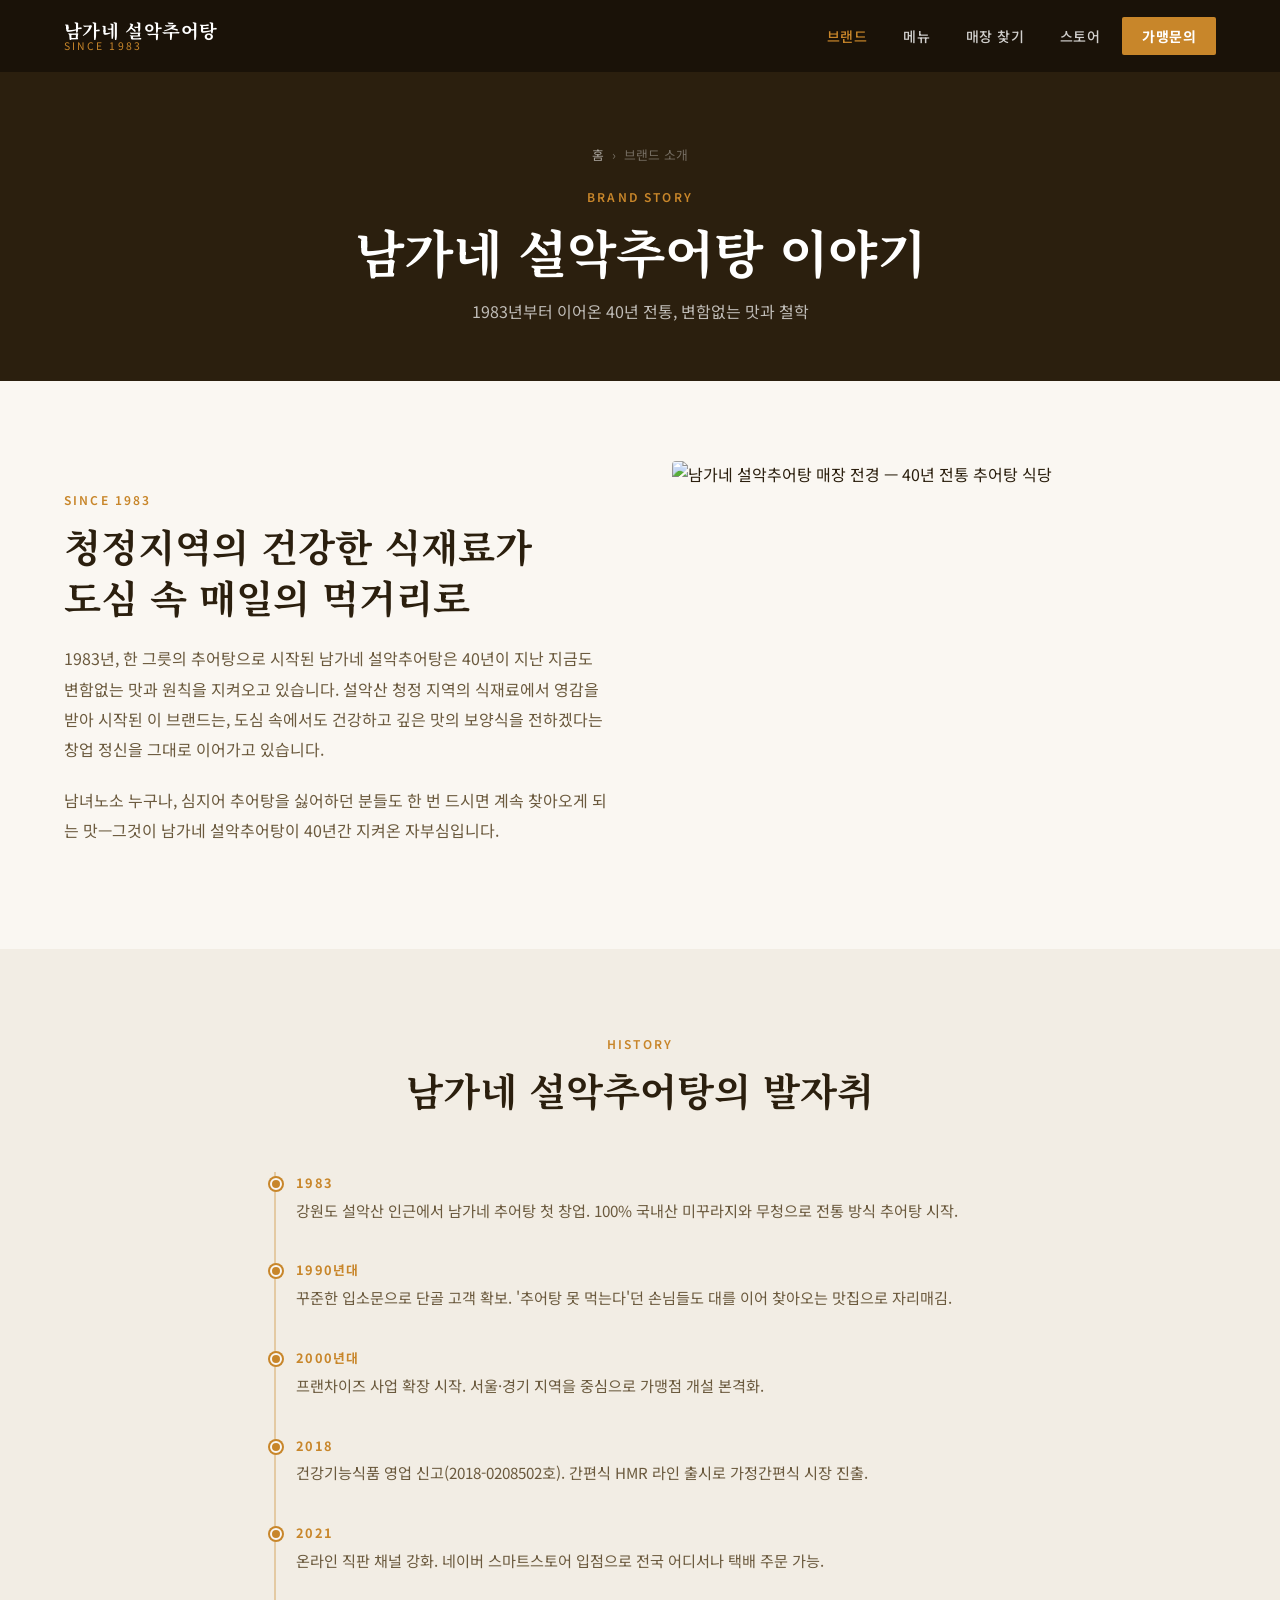
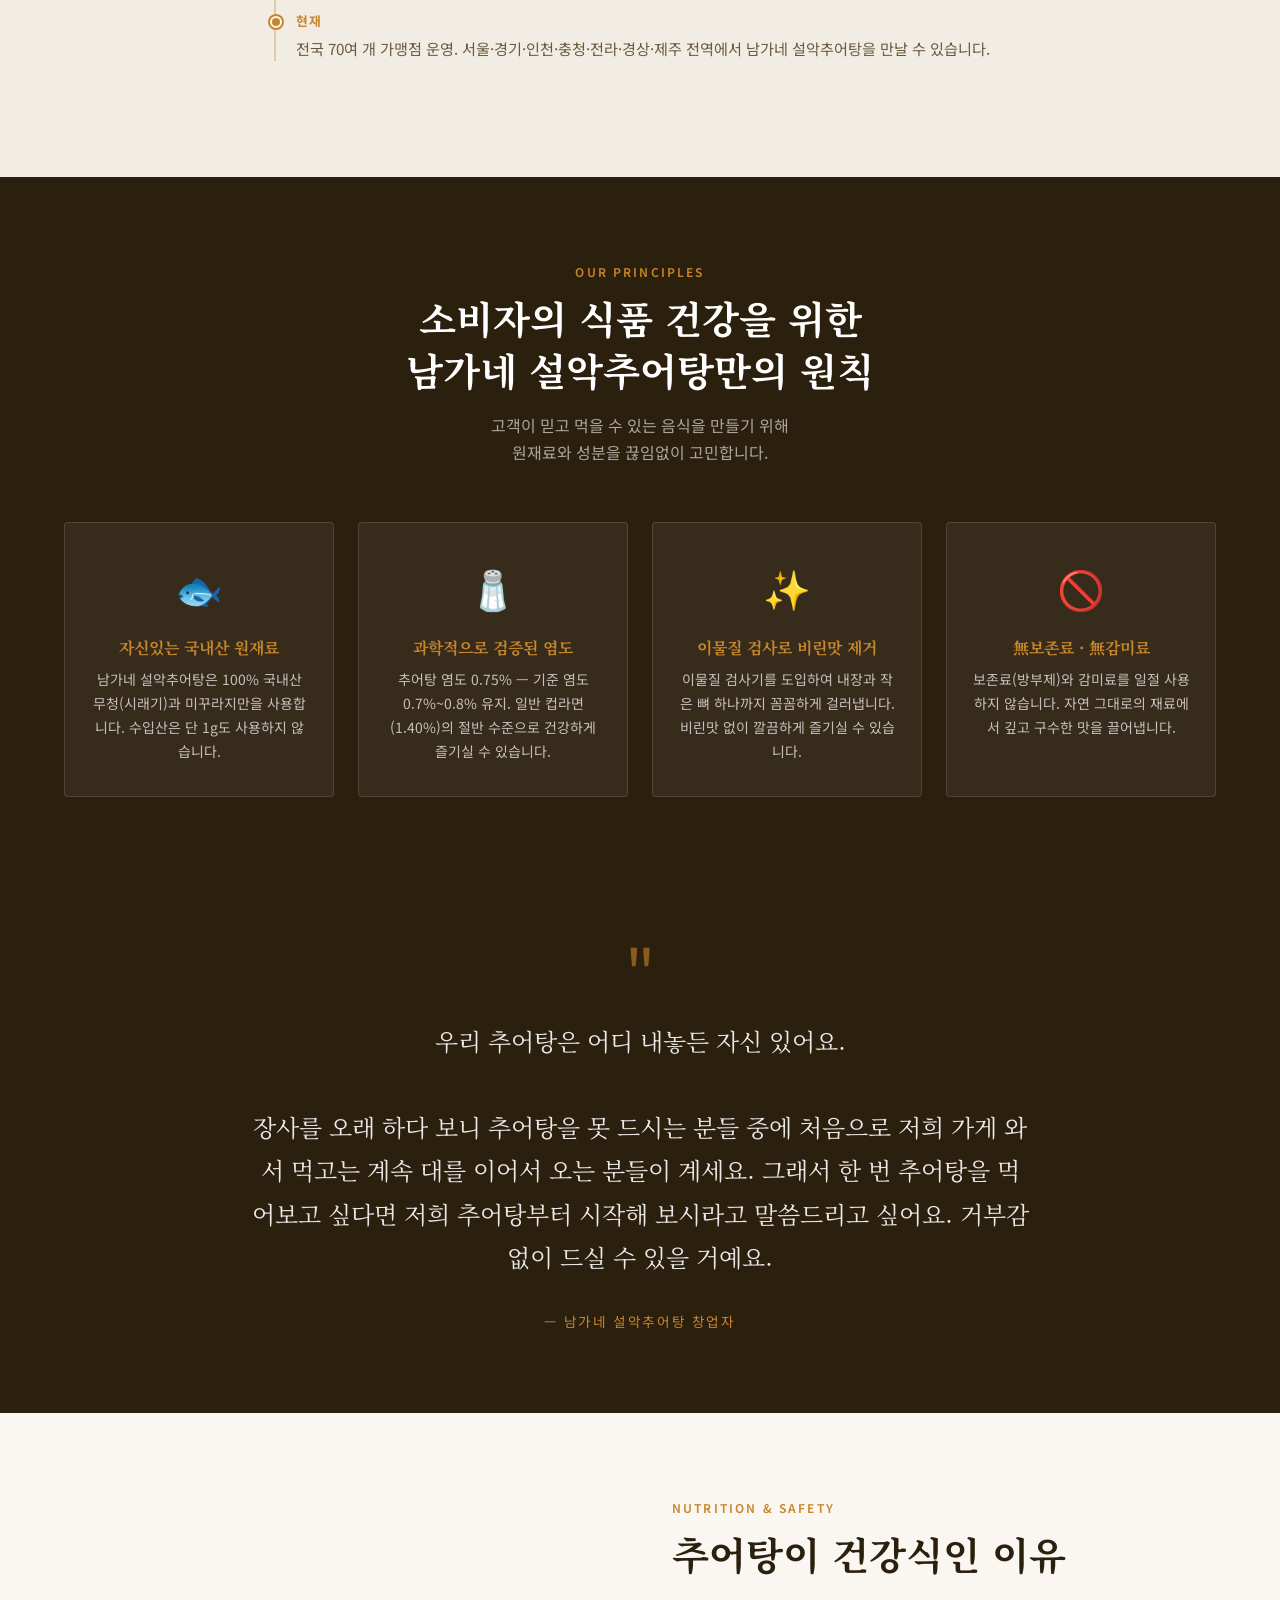
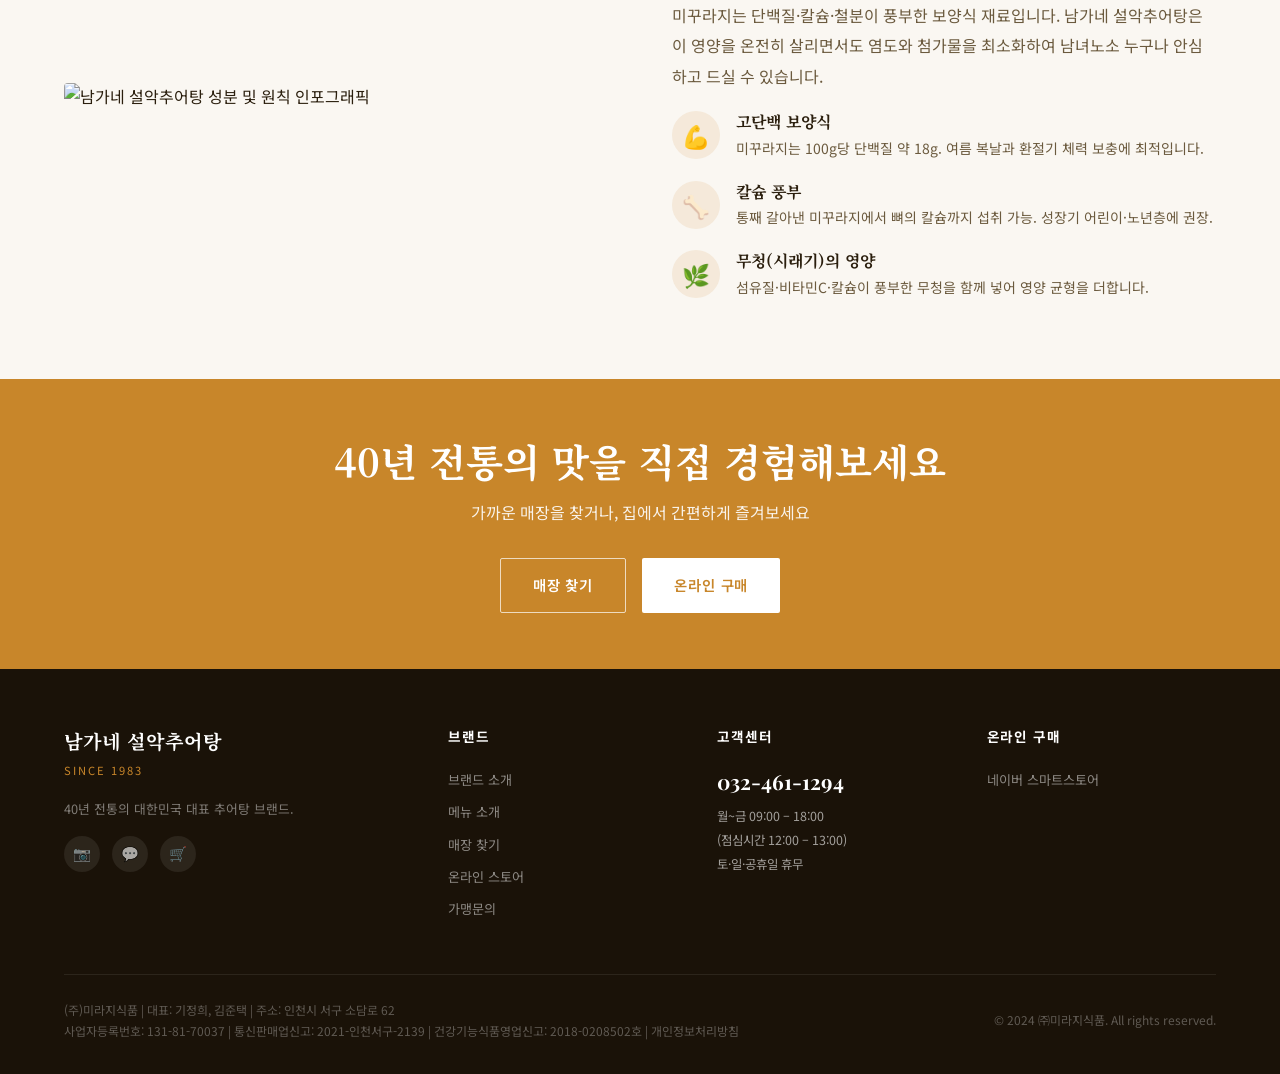
==== about.html @ 0f3bd4b6 "Add files via upload" ====
<!DOCTYPE html>
<html lang="ko">
<head>
  <meta charset="UTF-8">
  <meta name="viewport" content="width=device-width, initial-scale=1.0">
  <title>브랜드 소개 — 남가네 설악추어탕 SINCE 1983</title>
  <meta name="description" content="1983년 창업, 40년 전통의 남가네 설악추어탕 브랜드 스토리. 100% 국내산 미꾸라지·무청, 무보존료, 염도 0.75%의 건강한 추어탕 철학.">
  <meta name="keywords" content="남가네 설악추어탕 브랜드, 추어탕 역사, 1983년 추어탕, 국내산 미꾸라지, 무보존료 추어탕, 남가네 창업 스토리">
  <meta name="robots" content="index, follow">
  <link rel="canonical" href="https://www.namgane.com/about.html">
  <meta property="og:type" content="article">
  <meta property="og:url" content="https://www.namgane.com/about.html">
  <meta property="og:title" content="브랜드 소개 — 남가네 설악추어탕 SINCE 1983">
  <meta property="og:description" content="1983년 창업, 40년 전통의 남가네 설악추어탕 브랜드 스토리. 100% 국내산 미꾸라지·무청, 무보존료.">
  <meta property="og:image" content="https://cdn.imweb.me/upload/S20241025a512324f0fa65/9483e4d1bb807.png">
  <meta property="og:locale" content="ko_KR">
  <meta property="og:site_name" content="남가네 설악추어탕">
  <meta name="twitter:card" content="summary_large_image">
  <meta name="google-site-verification" content="q4EawzZh99e0tePNNYTPnq-Qru-4uz_8T99gALZfEkM">
  <meta name="naver-site-verification" content="ffc5e122dd7aadddf23b4c97f16480dda7a53332">
  <link rel="preconnect" href="https://fonts.googleapis.com">
  <link rel="preconnect" href="https://fonts.gstatic.com" crossorigin>
  <link href="https://fonts.googleapis.com/css2?family=Noto+Sans+KR:wght@400;500;700&family=Noto+Serif+KR:wght@400;700&family=Playfair+Display:wght@400;700&display=swap" rel="stylesheet">
  <link rel="stylesheet" href="style.css">

  <script type="application/ld+json">
  {
    "@context": "https://schema.org",
    "@type": "AboutPage",
    "name": "남가네 설악추어탕 브랜드 소개",
    "url": "https://www.namgane.com/about.html",
    "description": "1983년 창업한 남가네 설악추어탕의 브랜드 역사, 철학, 원재료 원칙을 소개합니다.",
    "mainEntity": {
      "@type": "FoodEstablishment",
      "name": "남가네 설악추어탕",
      "foundingDate": "1983",
      "description": "40년 전통의 추어탕 전문 프랜차이즈. 100% 국내산 미꾸라지와 무청을 사용하며 무보존료·무감미료 원칙을 지킵니다."
    }
  }
  </script>
  <script type="application/ld+json">
  {
    "@context": "https://schema.org",
    "@type": "BreadcrumbList",
    "itemListElement": [
      { "@type": "ListItem", "position": 1, "name": "홈", "item": "https://www.namgane.com/" },
      { "@type": "ListItem", "position": 2, "name": "브랜드 소개", "item": "https://www.namgane.com/about.html" }
    ]
  }
  </script>
</head>
<body>

<nav id="site-nav" aria-label="주요 네비게이션">
  <div class="nav-inner">
    <a href="index.html" class="nav-logo" aria-label="남가네 설악추어탕 홈">
      <span class="logo-ko">남가네 설악추어탕</span>
      <span class="logo-since">Since 1983</span>
    </a>
    <ul class="nav-links" role="list">
      <li><a href="about.html" class="active">브랜드</a></li>
      <li class="has-sub">
        <a href="menu.html">메뉴</a>
        <ul class="sub-menu"><li><a href="menu.html#soup">탕 메뉴</a></li><li><a href="menu.html#side">곁들임 메뉴</a></li></ul>
      </li>
      <li><a href="place.html">매장 찾기</a></li>
      <li><a href="store.html">스토어</a></li>
      <li><a href="franchise.html" class="nav-cta">가맹문의</a></li>
    </ul>
    <button class="nav-hamburger" id="hamburger" aria-label="메뉴 열기"><span></span><span></span><span></span></button>
  </div>
</nav>
<nav class="mobile-nav" id="mobile-nav">
  <a href="about.html">브랜드</a><a href="menu.html">메뉴</a><a href="place.html">매장 찾기</a><a href="store.html">스토어</a><a href="franchise.html">가맹문의</a>
</nav>

<!-- Page Header -->
<header class="page-header">
  <div class="container">
    <nav class="breadcrumb" aria-label="현재 위치">
      <a href="index.html">홈</a><span>›</span><span>브랜드 소개</span>
    </nav>
    <span class="section-label">Brand Story</span>
    <h1>남가네 설악추어탕 이야기</h1>
    <p>1983년부터 이어온 40년 전통, 변함없는 맛과 철학</p>
  </div>
</header>

<!-- ===== STORY ===== -->
<section class="section" aria-labelledby="story-title">
  <div class="container">
    <div class="grid-2" style="gap:64px; align-items:center;">
      <div>
        <span class="section-label">Since 1983</span>
        <h2 id="story-title">청정지역의 건강한 식재료가<br>도심 속 매일의 먹거리로</h2>
        <p style="margin: 20px 0; color:var(--color-text-muted); font-size:1rem; line-height:1.9;">
          1983년, 한 그릇의 추어탕으로 시작된 남가네 설악추어탕은 40년이 지난 지금도 변함없는 맛과 원칙을 지켜오고 있습니다.
          설악산 청정 지역의 식재료에서 영감을 받아 시작된 이 브랜드는, 도심 속에서도 건강하고 깊은 맛의 보양식을 전하겠다는 창업 정신을 그대로 이어가고 있습니다.
        </p>
        <p style="color:var(--color-text-muted); font-size:1rem; line-height:1.9;">
          남녀노소 누구나, 심지어 추어탕을 싫어하던 분들도 한 번 드시면 계속 찾아오게 되는 맛—그것이 남가네 설악추어탕이 40년간 지켜온 자부심입니다.
        </p>
      </div>
      <div>
        <img src="https://cdn.imweb.me/thumbnail/20241202/8e1cb6d048c9b.jpg"
             alt="남가네 설악추어탕 매장 전경 — 40년 전통 추어탕 식당"
             loading="lazy"
             style="border-radius:4px; width:100%; aspect-ratio:4/3; object-fit:cover;">
      </div>
    </div>
  </div>
</section>

<!-- ===== TIMELINE ===== -->
<section class="section section--cream" aria-labelledby="history-title">
  <div class="container" style="max-width:800px;">
    <div class="section-title">
      <span class="section-label">History</span>
      <h2 id="history-title">남가네 설악추어탕의 발자취</h2>
    </div>
    <div class="timeline" style="margin-top:40px;">
      <div class="tl-item">
        <div class="tl-year">1983</div>
        <div class="tl-text">강원도 설악산 인근에서 남가네 추어탕 첫 창업. 100% 국내산 미꾸라지와 무청으로 전통 방식 추어탕 시작.</div>
      </div>
      <div class="tl-item">
        <div class="tl-year">1990년대</div>
        <div class="tl-text">꾸준한 입소문으로 단골 고객 확보. '추어탕 못 먹는다'던 손님들도 대를 이어 찾아오는 맛집으로 자리매김.</div>
      </div>
      <div class="tl-item">
        <div class="tl-year">2000년대</div>
        <div class="tl-text">프랜차이즈 사업 확장 시작. 서울·경기 지역을 중심으로 가맹점 개설 본격화.</div>
      </div>
      <div class="tl-item">
        <div class="tl-year">2018</div>
        <div class="tl-text">건강기능식품 영업 신고(2018-0208502호). 간편식 HMR 라인 출시로 가정간편식 시장 진출.</div>
      </div>
      <div class="tl-item">
        <div class="tl-year">2021</div>
        <div class="tl-text">온라인 직판 채널 강화. 네이버 스마트스토어 입점으로 전국 어디서나 택배 주문 가능.</div>
      </div>
      <div class="tl-item">
        <div class="tl-year">현재</div>
        <div class="tl-text">전국 70여 개 가맹점 운영. 서울·경기·인천·충청·전라·경상·제주 전역에서 남가네 설악추어탕을 만날 수 있습니다.</div>
      </div>
    </div>
  </div>
</section>

<!-- ===== PRINCIPLES ===== -->
<section class="section section--dark" aria-labelledby="principle-title">
  <div class="container">
    <div class="section-title">
      <span class="section-label" style="color:var(--color-accent)">Our Principles</span>
      <h2 id="principle-title" style="color:var(--color-white)">소비자의 식품 건강을 위한<br>남가네 설악추어탕만의 원칙</h2>
      <p style="color:rgba(255,255,255,0.6);">고객이 믿고 먹을 수 있는 음식을 만들기 위해<br>원재료와 성분을 끊임없이 고민합니다.</p>
    </div>
    <div class="grid-4">
      <article class="principle-card">
        <div class="icon">🐟</div>
        <h4>자신있는 국내산 원재료</h4>
        <p>남가네 설악추어탕은 100% 국내산 무청(시래기)과 미꾸라지만을 사용합니다. 수입산은 단 1g도 사용하지 않습니다.</p>
      </article>
      <article class="principle-card">
        <div class="icon">🧂</div>
        <h4>과학적으로 검증된 염도</h4>
        <p>추어탕 염도 0.75% — 기준 염도 0.7%~0.8% 유지. 일반 컵라면(1.40%)의 절반 수준으로 건강하게 즐기실 수 있습니다.</p>
      </article>
      <article class="principle-card">
        <div class="icon">✨</div>
        <h4>이물질 검사로 비린맛 제거</h4>
        <p>이물질 검사기를 도입하여 내장과 작은 뼈 하나까지 꼼꼼하게 걸러냅니다. 비린맛 없이 깔끔하게 즐기실 수 있습니다.</p>
      </article>
      <article class="principle-card">
        <div class="icon">🚫</div>
        <h4>無보존료 · 無감미료</h4>
        <p>보존료(방부제)와 감미료를 일절 사용하지 않습니다. 자연 그대로의 재료에서 깊고 구수한 맛을 끌어냅니다.</p>
      </article>
    </div>
  </div>
</section>

<!-- ===== QUOTE ===== -->
<section class="quote-section" aria-label="창업자 메시지">
  <div class="container">
    <div class="quote-mark">"</div>
    <blockquote class="quote-text">
      우리 추어탕은 어디 내놓든 자신 있어요.<br><br>
      장사를 오래 하다 보니 추어탕을 못 드시는 분들 중에
      처음으로 저희 가게 와서 먹고는 계속 대를 이어서 오는 분들이 계세요.
      그래서 한 번 추어탕을 먹어보고 싶다면
      저희 추어탕부터 시작해 보시라고 말씀드리고 싶어요.
      거부감 없이 드실 수 있을 거예요.
    </blockquote>
    <div class="quote-author">— 남가네 설악추어탕 창업자</div>
  </div>
</section>

<!-- ===== NUTRITION INFO ===== -->
<section class="section" aria-labelledby="nutrition-title">
  <div class="container">
    <div class="grid-2" style="gap:64px; align-items:center;">
      <div>
        <img src="https://cdn.imweb.me/thumbnail/20241202/e2d1b8d5bb469.png"
             alt="남가네 설악추어탕 성분 및 원칙 인포그래픽"
             loading="lazy"
             style="border-radius:4px; width:100%;">
      </div>
      <div>
        <span class="section-label">Nutrition & Safety</span>
        <h2 id="nutrition-title">추어탕이 건강식인 이유</h2>
        <p style="margin:20px 0; color:var(--color-text-muted); font-size:1rem; line-height:1.9;">
          미꾸라지는 단백질·칼슘·철분이 풍부한 보양식 재료입니다. 남가네 설악추어탕은 이 영양을 온전히 살리면서도 염도와 첨가물을 최소화하여 남녀노소 누구나 안심하고 드실 수 있습니다.
        </p>
        <div class="feature-list">
          <div class="feature-item">
            <div class="feature-icon">💪</div>
            <div class="feature-text">
              <h4>고단백 보양식</h4>
              <p>미꾸라지는 100g당 단백질 약 18g. 여름 복날과 환절기 체력 보충에 최적입니다.</p>
            </div>
          </div>
          <div class="feature-item">
            <div class="feature-icon">🦴</div>
            <div class="feature-text">
              <h4>칼슘 풍부</h4>
              <p>통째 갈아낸 미꾸라지에서 뼈의 칼슘까지 섭취 가능. 성장기 어린이·노년층에 권장.</p>
            </div>
          </div>
          <div class="feature-item">
            <div class="feature-icon">🌿</div>
            <div class="feature-text">
              <h4>무청(시래기)의 영양</h4>
              <p>섬유질·비타민C·칼슘이 풍부한 무청을 함께 넣어 영양 균형을 더합니다.</p>
            </div>
          </div>
        </div>
      </div>
    </div>
  </div>
</section>

<!-- ===== CTA ===== -->
<div class="cta-banner">
  <div class="container">
    <h2>40년 전통의 맛을 직접 경험해보세요</h2>
    <p>가까운 매장을 찾거나, 집에서 간편하게 즐겨보세요</p>
    <div style="display:flex; gap:16px; justify-content:center; flex-wrap:wrap;">
      <a href="place.html" class="btn btn-outline--white">매장 찾기</a>
      <a href="store.html" class="btn" style="background:var(--color-white); color:var(--color-accent);">온라인 구매</a>
    </div>
  </div>
</div>

<!-- FOOTER -->
<footer id="site-footer" aria-label="사이트 정보">
  <div class="container">
    <div class="footer-inner">
      <div class="footer-brand">
        <div class="logo-ko">남가네 설악추어탕</div>
        <div class="since">Since 1983</div>
        <p>40년 전통의 대한민국 대표 추어탕 브랜드.</p>
        <div class="social-links">
          <a href="https://www.instagram.com/namgane_official/" target="_blank" rel="noopener" aria-label="인스타그램">📷</a>
          <a href="https://pf.kakao.com/_lPxdnj" target="_blank" rel="noopener" aria-label="카카오톡">💬</a>
          <a href="https://smartstore.naver.com/mrgfood" target="_blank" rel="noopener" aria-label="스마트스토어">🛒</a>
        </div>
      </div>
      <div class="footer-col">
        <h5>브랜드</h5>
        <a href="about.html">브랜드 소개</a><a href="menu.html">메뉴 소개</a><a href="place.html">매장 찾기</a><a href="store.html">온라인 스토어</a><a href="franchise.html">가맹문의</a>
      </div>
      <div class="footer-col">
        <h5>고객센터</h5>
        <div class="footer-contact-num">032-461-1294</div>
        <div class="footer-hours">월~금 09:00 – 18:00<br>(점심시간 12:00 – 13:00)<br>토·일·공휴일 휴무</div>
      </div>
      <div class="footer-col">
        <h5>온라인 구매</h5>
        <a href="https://smartstore.naver.com/mrgfood" target="_blank" rel="noopener">네이버 스마트스토어</a>
      </div>
    </div>
    <div class="footer-bottom">
      <div class="footer-biz-info">
        (주)미라지식품 | 대표: 기정희, 김준택 | 주소: 인천시 서구 소담로 62<br>
        사업자등록번호: 131-81-70037 | 통신판매업신고: 2021-인천서구-2139 | 건강기능식품영업신고: 2018-0208502호 | <a href="#">개인정보처리방침</a>
      </div>
      <div>© 2024 ㈜미라지식품. All rights reserved.</div>
    </div>
  </div>
</footer>

<button id="scroll-top" aria-label="맨 위로 이동">↑</button>

<script>
const nav = document.getElementById('site-nav');
window.addEventListener('scroll', () => {
  nav.classList.toggle('scrolled', window.scrollY > 40);
  document.getElementById('scroll-top').classList.toggle('visible', window.scrollY > 400);
});
document.getElementById('hamburger').addEventListener('click', () => document.getElementById('mobile-nav').classList.toggle('open'));
document.getElementById('scroll-top').addEventListener('click', () => window.scrollTo({ top: 0, behavior: 'smooth' }));
</script>
</body>
</html>
---- style.css ----
/* ================================================
   남가네 설악추어탕 — Global Styles
   www.namgane.com
   ================================================ */

/* ---- Reset & Base ---- */
*, *::before, *::after { box-sizing: border-box; margin: 0; padding: 0; }

:root {
  --color-primary:    #2b1f0e;   /* 깊은 흙갈색 */
  --color-accent:     #c8862a;   /* 황금 앰버 */
  --color-accent-lt:  #e8a84a;
  --color-bg:         #faf7f2;   /* 따뜻한 크림 */
  --color-white:      #ffffff;
  --color-text:       #2b1f0e;
  --color-text-muted: #6b5a3e;
  --color-border:     #e0d5c5;
  --color-nav-bg:     #1a1208;
  --font-ko:          'Noto Serif KR', 'Malgun Gothic', serif;
  --font-en:          'Playfair Display', Georgia, serif;
  --font-body:        'Noto Sans KR', 'Malgun Gothic', sans-serif;
  --max-w:            1200px;
  --nav-h:            72px;
  --transition:       0.25s ease;
}

html { scroll-behavior: smooth; font-size: 16px; }

body {
  font-family: var(--font-body);
  background: var(--color-bg);
  color: var(--color-text);
  line-height: 1.7;
  -webkit-font-smoothing: antialiased;
}

img { max-width: 100%; height: auto; display: block; }
a { color: inherit; text-decoration: none; }
ul { list-style: none; }

/* ---- Typography ---- */
h1, h2, h3, h4 { font-family: var(--font-ko); line-height: 1.35; }
h1 { font-size: clamp(2rem, 4vw, 3.2rem); }
h2 { font-size: clamp(1.5rem, 3vw, 2.4rem); }
h3 { font-size: clamp(1.1rem, 2vw, 1.5rem); }

.en-title {
  font-family: var(--font-en);
  letter-spacing: 0.04em;
}

.section-label {
  display: inline-block;
  font-size: 0.75rem;
  letter-spacing: 0.18em;
  text-transform: uppercase;
  color: var(--color-accent);
  font-weight: 600;
  margin-bottom: 0.6rem;
}

/* ---- Layout Helpers ---- */
.container { max-width: var(--max-w); margin: 0 auto; padding: 0 24px; }
.section { padding: 80px 0; }
.section--dark { background: var(--color-primary); color: var(--color-white); }
.section--cream { background: #f2ede4; }

.grid-2 { display: grid; grid-template-columns: 1fr 1fr; gap: 40px; align-items: center; }
.grid-3 { display: grid; grid-template-columns: repeat(3, 1fr); gap: 32px; }
.grid-4 { display: grid; grid-template-columns: repeat(4, 1fr); gap: 24px; }

@media (max-width: 900px) {
  .grid-2 { grid-template-columns: 1fr; }
  .grid-3 { grid-template-columns: 1fr 1fr; }
  .grid-4 { grid-template-columns: 1fr 1fr; }
}
@media (max-width: 580px) {
  .grid-3, .grid-4 { grid-template-columns: 1fr; }
  .section { padding: 56px 0; }
}

/* ---- Buttons ---- */
.btn {
  display: inline-flex;
  align-items: center;
  gap: 8px;
  padding: 14px 32px;
  border-radius: 2px;
  font-size: 0.9rem;
  font-weight: 600;
  letter-spacing: 0.06em;
  transition: var(--transition);
  cursor: pointer;
  border: none;
}
.btn-primary {
  background: var(--color-accent);
  color: var(--color-white);
}
.btn-primary:hover { background: var(--color-accent-lt); }
.btn-outline {
  border: 1.5px solid var(--color-accent);
  color: var(--color-accent);
  background: transparent;
}
.btn-outline:hover { background: var(--color-accent); color: var(--color-white); }
.btn-outline--white {
  border: 1.5px solid rgba(255,255,255,0.7);
  color: var(--color-white);
  background: transparent;
}
.btn-outline--white:hover { background: rgba(255,255,255,0.15); }

/* ---- Navigation ---- */
#site-nav {
  position: fixed;
  top: 0; left: 0; right: 0;
  height: var(--nav-h);
  background: var(--color-nav-bg);
  z-index: 1000;
  display: flex;
  align-items: center;
  transition: box-shadow var(--transition);
}
#site-nav.scrolled { box-shadow: 0 2px 20px rgba(0,0,0,0.35); }

.nav-inner {
  width: 100%;
  max-width: var(--max-w);
  margin: 0 auto;
  padding: 0 24px;
  display: flex;
  align-items: center;
  justify-content: space-between;
}

.nav-logo {
  display: flex;
  flex-direction: column;
  line-height: 1.1;
}
.nav-logo .logo-ko {
  font-family: var(--font-ko);
  font-size: 1.15rem;
  color: var(--color-white);
  font-weight: 700;
  letter-spacing: 0.02em;
}
.nav-logo .logo-since {
  font-size: 0.65rem;
  color: var(--color-accent);
  letter-spacing: 0.2em;
  text-transform: uppercase;
}

.nav-links {
  display: flex;
  align-items: center;
  gap: 8px;
}
.nav-links a {
  color: rgba(255,255,255,0.8);
  font-size: 0.875rem;
  font-weight: 500;
  padding: 8px 14px;
  border-radius: 2px;
  transition: var(--transition);
  letter-spacing: 0.03em;
  position: relative;
}
.nav-links a:hover,
.nav-links a.active { color: var(--color-accent); }

.nav-links .has-sub { position: relative; }
.nav-links .has-sub .sub-menu {
  display: none;
  position: absolute;
  top: calc(100% + 4px);
  left: 0;
  background: var(--color-nav-bg);
  border-top: 2px solid var(--color-accent);
  min-width: 160px;
  padding: 8px 0;
  box-shadow: 0 8px 24px rgba(0,0,0,0.3);
}
.nav-links .has-sub:hover .sub-menu { display: block; }
.nav-links .sub-menu a {
  display: block;
  padding: 10px 20px;
  font-size: 0.82rem;
  border-radius: 0;
}

.nav-cta {
  background: var(--color-accent);
  color: var(--color-white) !important;
  padding: 9px 20px !important;
  border-radius: 2px !important;
  font-weight: 700 !important;
}
.nav-cta:hover { background: var(--color-accent-lt) !important; color: var(--color-white) !important; }

/* Mobile Nav */
.nav-hamburger {
  display: none;
  flex-direction: column;
  gap: 5px;
  cursor: pointer;
  padding: 8px;
}
.nav-hamburger span {
  display: block;
  width: 24px;
  height: 2px;
  background: var(--color-white);
  transition: var(--transition);
}

.mobile-nav {
  display: none;
  position: fixed;
  top: var(--nav-h);
  left: 0; right: 0;
  background: var(--color-nav-bg);
  padding: 16px 0 24px;
  z-index: 999;
  border-top: 1px solid rgba(255,255,255,0.1);
}
.mobile-nav.open { display: block; }
.mobile-nav a {
  display: block;
  color: rgba(255,255,255,0.85);
  padding: 12px 28px;
  font-size: 1rem;
  font-weight: 500;
  border-bottom: 1px solid rgba(255,255,255,0.07);
}
.mobile-nav a:hover { color: var(--color-accent); }

@media (max-width: 860px) {
  .nav-links { display: none; }
  .nav-hamburger { display: flex; }
}

/* ---- Page Header ---- */
.page-header {
  margin-top: var(--nav-h);
  background: var(--color-primary);
  padding: 72px 0 56px;
  text-align: center;
  color: var(--color-white);
  position: relative;
  overflow: hidden;
}
.page-header::before {
  content: '';
  position: absolute;
  inset: 0;
  background: url('https://cdn.imweb.me/thumbnail/20241202/8e1cb6d048c9b.jpg') center/cover no-repeat;
  opacity: 0.18;
}
.page-header .container { position: relative; }
.page-header h1 { color: var(--color-white); }
.page-header p { color: rgba(255,255,255,0.7); margin-top: 12px; font-size: 1rem; }

/* Breadcrumb */
.breadcrumb {
  display: flex;
  align-items: center;
  gap: 8px;
  font-size: 0.8rem;
  color: rgba(255,255,255,0.5);
  justify-content: center;
  margin-bottom: 16px;
}
.breadcrumb a { color: rgba(255,255,255,0.6); }
.breadcrumb a:hover { color: var(--color-accent); }
.breadcrumb span { color: rgba(255,255,255,0.35); }

/* ---- Card Styles ---- */
.card {
  background: var(--color-white);
  border: 1px solid var(--color-border);
  border-radius: 4px;
  overflow: hidden;
  transition: transform var(--transition), box-shadow var(--transition);
}
.card:hover {
  transform: translateY(-4px);
  box-shadow: 0 12px 32px rgba(43,31,14,0.12);
}
.card-img { aspect-ratio: 4/3; overflow: hidden; }
.card-img img { width: 100%; height: 100%; object-fit: cover; transition: transform 0.4s ease; }
.card:hover .card-img img { transform: scale(1.04); }
.card-body { padding: 20px 24px; }
.card-body h3 { font-size: 1.05rem; margin-bottom: 6px; }
.card-body p { font-size: 0.875rem; color: var(--color-text-muted); line-height: 1.6; }

/* ---- Product Card ---- */
.product-card {
  background: var(--color-white);
  border: 1px solid var(--color-border);
  border-radius: 4px;
  overflow: hidden;
  transition: transform var(--transition), box-shadow var(--transition);
}
.product-card:hover {
  transform: translateY(-4px);
  box-shadow: 0 12px 32px rgba(43,31,14,0.12);
}
.product-card .img-wrap { aspect-ratio: 1; overflow: hidden; }
.product-card .img-wrap img { width: 100%; height: 100%; object-fit: cover; transition: transform 0.4s ease; }
.product-card:hover .img-wrap img { transform: scale(1.04); }
.product-card .info { padding: 16px 20px 20px; }
.product-card .name { font-weight: 700; font-size: 0.95rem; margin-bottom: 6px; }
.product-card .price { color: var(--color-accent); font-weight: 700; font-size: 1rem; }
.product-card .price-orig { font-size: 0.8rem; color: #999; text-decoration: line-through; margin-left: 6px; }
.product-card .buy-btn {
  display: block;
  width: 100%;
  margin-top: 12px;
  padding: 10px;
  background: var(--color-primary);
  color: var(--color-white);
  text-align: center;
  font-size: 0.85rem;
  font-weight: 600;
  letter-spacing: 0.04em;
  border-radius: 2px;
  transition: background var(--transition);
}
.product-card .buy-btn:hover { background: var(--color-accent); }

/* ---- Tag Badges ---- */
.badge {
  display: inline-block;
  padding: 3px 10px;
  border-radius: 20px;
  font-size: 0.72rem;
  font-weight: 700;
  letter-spacing: 0.06em;
}
.badge-red { background: #e53e3e; color: #fff; }
.badge-accent { background: var(--color-accent); color: #fff; }
.badge-primary { background: var(--color-primary); color: #fff; }

/* ---- Section Titles ---- */
.section-title { text-align: center; margin-bottom: 56px; }
.section-title h2 { margin-bottom: 16px; }
.section-title p { color: var(--color-text-muted); font-size: 1rem; max-width: 600px; margin: 0 auto; }
.section-title--left { text-align: left; }
.title-deco {
  display: flex;
  align-items: center;
  gap: 16px;
  margin-bottom: 12px;
}
.title-deco::before, .title-deco::after {
  content: '';
  flex: 1;
  height: 1px;
  background: var(--color-accent);
  opacity: 0.4;
}
.section-title .title-deco { justify-content: center; }

/* ---- Icon Feature List ---- */
.feature-list { display: flex; flex-direction: column; gap: 20px; }
.feature-item { display: flex; gap: 16px; align-items: flex-start; }
.feature-icon {
  width: 48px;
  height: 48px;
  border-radius: 50%;
  background: rgba(200,134,42,0.12);
  display: flex;
  align-items: center;
  justify-content: center;
  flex-shrink: 0;
  font-size: 1.4rem;
}
.feature-text h4 { font-size: 1rem; margin-bottom: 4px; }
.feature-text p { font-size: 0.875rem; color: var(--color-text-muted); }

/* ---- FAQ ---- */
.faq-list { display: flex; flex-direction: column; gap: 0; }
.faq-item { border-bottom: 1px solid var(--color-border); }
.faq-q {
  width: 100%;
  background: none;
  border: none;
  display: flex;
  justify-content: space-between;
  align-items: center;
  padding: 20px 0;
  font-size: 1rem;
  font-weight: 600;
  font-family: var(--font-body);
  color: var(--color-text);
  cursor: pointer;
  text-align: left;
  gap: 16px;
}
.faq-q .icon { font-size: 1.2rem; flex-shrink: 0; color: var(--color-accent); transition: transform var(--transition); }
.faq-item.open .faq-q .icon { transform: rotate(45deg); }
.faq-a { display: none; padding: 0 0 20px; color: var(--color-text-muted); font-size: 0.9rem; line-height: 1.8; }
.faq-item.open .faq-a { display: block; }

/* ---- Stats Bar ---- */
.stats-bar {
  background: var(--color-primary);
  padding: 48px 0;
}
.stats-bar .grid-4 { text-align: center; }
.stat-item .num {
  font-size: clamp(2rem, 4vw, 3rem);
  font-family: var(--font-en);
  color: var(--color-accent);
  font-weight: 700;
  line-height: 1;
}
.stat-item .label {
  margin-top: 8px;
  font-size: 0.85rem;
  color: rgba(255,255,255,0.65);
  letter-spacing: 0.06em;
}

/* ---- Testimonial / Quote ---- */
.quote-section {
  background: var(--color-primary);
  padding: 80px 0;
  text-align: center;
  color: var(--color-white);
}
.quote-mark { font-size: 4rem; color: var(--color-accent); line-height: 0.6; margin-bottom: 24px; opacity: 0.6; }
.quote-text {
  font-family: var(--font-ko);
  font-size: clamp(1.1rem, 2.5vw, 1.5rem);
  line-height: 1.8;
  max-width: 780px;
  margin: 0 auto 32px;
  color: rgba(255,255,255,0.9);
}
.quote-author { font-size: 0.85rem; color: var(--color-accent); letter-spacing: 0.12em; }

/* ---- Banner CTA ---- */
.cta-banner {
  background: var(--color-accent);
  padding: 56px 0;
  text-align: center;
  color: var(--color-white);
}
.cta-banner h2 { color: var(--color-white); margin-bottom: 12px; }
.cta-banner p { margin-bottom: 32px; opacity: 0.9; font-size: 1rem; }

/* ---- Naver Brand Badges ---- */
.naver-badge {
  display: inline-flex;
  align-items: center;
  gap: 10px;
  background: #03C75A;
  color: #fff;
  padding: 12px 24px;
  border-radius: 4px;
  font-weight: 700;
  font-size: 0.95rem;
  transition: opacity var(--transition);
}
.naver-badge:hover { opacity: 0.88; }
.naver-badge svg { width: 20px; height: 20px; fill: currentColor; }

/* ---- Store Grid ---- */
.store-note {
  background: #f0faf4;
  border: 1px solid #c3e6cb;
  border-radius: 4px;
  padding: 20px 24px;
  font-size: 0.9rem;
  color: #2d6a4f;
  margin-bottom: 40px;
  display: flex;
  align-items: center;
  gap: 12px;
}

/* ---- Franchise Form ---- */
.franchise-form {
  background: var(--color-white);
  border: 1px solid var(--color-border);
  padding: 48px;
  border-radius: 4px;
}
@media (max-width: 580px) { .franchise-form { padding: 24px; } }
.form-group { margin-bottom: 24px; }
.form-group label {
  display: block;
  font-size: 0.85rem;
  font-weight: 600;
  margin-bottom: 8px;
  color: var(--color-text);
}
.form-group label .req { color: var(--color-accent); margin-left: 2px; }
.form-group input,
.form-group select,
.form-group textarea {
  width: 100%;
  border: 1.5px solid var(--color-border);
  border-radius: 2px;
  padding: 12px 16px;
  font-size: 0.9rem;
  font-family: var(--font-body);
  color: var(--color-text);
  background: var(--color-bg);
  transition: border-color var(--transition);
  outline: none;
}
.form-group input:focus,
.form-group select:focus,
.form-group textarea:focus { border-color: var(--color-accent); }
.form-group textarea { resize: vertical; min-height: 120px; }
.form-row { display: grid; grid-template-columns: 1fr 1fr; gap: 20px; }
@media (max-width: 580px) { .form-row { grid-template-columns: 1fr; } }

/* ---- Principle Cards ---- */
.principle-card {
  background: rgba(255,255,255,0.06);
  border: 1px solid rgba(255,255,255,0.12);
  border-radius: 4px;
  padding: 32px 24px;
  text-align: center;
}
.principle-card .icon { font-size: 2.4rem; margin-bottom: 16px; }
.principle-card h4 { color: var(--color-accent); font-size: 1rem; margin-bottom: 10px; }
.principle-card p { font-size: 0.875rem; color: rgba(255,255,255,0.7); line-height: 1.7; }

/* ---- Place / Store Filter ---- */
.filter-bar {
  display: flex;
  flex-wrap: wrap;
  gap: 10px;
  margin-bottom: 32px;
}
.filter-btn {
  padding: 8px 20px;
  border: 1.5px solid var(--color-border);
  border-radius: 20px;
  background: var(--color-white);
  font-size: 0.85rem;
  cursor: pointer;
  transition: var(--transition);
  font-family: var(--font-body);
  color: var(--color-text);
}
.filter-btn:hover,
.filter-btn.active {
  background: var(--color-accent);
  border-color: var(--color-accent);
  color: var(--color-white);
}

.store-list {
  display: grid;
  grid-template-columns: repeat(auto-fill, minmax(240px, 1fr));
  gap: 16px;
}
.store-item {
  background: var(--color-white);
  border: 1px solid var(--color-border);
  border-radius: 4px;
  padding: 20px;
}
.store-item .region-tag {
  display: inline-block;
  font-size: 0.72rem;
  background: rgba(200,134,42,0.12);
  color: var(--color-accent);
  padding: 2px 10px;
  border-radius: 20px;
  font-weight: 600;
  margin-bottom: 8px;
}
.store-item .store-name { font-weight: 700; font-size: 0.95rem; }

/* ---- Timeline ---- */
.timeline { position: relative; padding-left: 32px; }
.timeline::before {
  content: '';
  position: absolute;
  left: 10px; top: 0; bottom: 0;
  width: 2px;
  background: var(--color-accent);
  opacity: 0.35;
}
.tl-item { position: relative; margin-bottom: 36px; }
.tl-item::before {
  content: '';
  position: absolute;
  left: -26px;
  top: 6px;
  width: 12px;
  height: 12px;
  border-radius: 50%;
  background: var(--color-accent);
  border: 2px solid var(--color-bg);
  box-shadow: 0 0 0 2px var(--color-accent);
}
.tl-year { font-size: 0.8rem; color: var(--color-accent); font-weight: 700; letter-spacing: 0.1em; margin-bottom: 4px; }
.tl-text { font-size: 0.95rem; color: var(--color-text-muted); }

/* ---- Footer ---- */
#site-footer {
  background: var(--color-nav-bg);
  color: rgba(255,255,255,0.6);
  padding: 56px 0 32px;
}
.footer-inner {
  display: grid;
  grid-template-columns: 1.5fr 1fr 1fr 1fr;
  gap: 40px;
  margin-bottom: 48px;
}
@media (max-width: 860px) {
  .footer-inner { grid-template-columns: 1fr 1fr; }
}
@media (max-width: 540px) {
  .footer-inner { grid-template-columns: 1fr; }
}
.footer-brand .logo-ko {
  font-family: var(--font-ko);
  font-size: 1.2rem;
  color: var(--color-white);
  font-weight: 700;
  margin-bottom: 4px;
}
.footer-brand .since {
  font-size: 0.7rem;
  color: var(--color-accent);
  letter-spacing: 0.18em;
  text-transform: uppercase;
  margin-bottom: 16px;
}
.footer-brand p {
  font-size: 0.8rem;
  line-height: 1.8;
  color: rgba(255,255,255,0.45);
}
.footer-col h5 {
  color: var(--color-white);
  font-size: 0.85rem;
  font-weight: 700;
  letter-spacing: 0.06em;
  margin-bottom: 16px;
  text-transform: uppercase;
}
.footer-col a {
  display: block;
  font-size: 0.82rem;
  color: rgba(255,255,255,0.5);
  padding: 5px 0;
  transition: color var(--transition);
}
.footer-col a:hover { color: var(--color-accent); }
.footer-contact-num {
  font-size: 1.3rem;
  font-weight: 700;
  color: var(--color-white);
  margin-bottom: 6px;
  font-family: var(--font-en);
}
.footer-hours { font-size: 0.78rem; line-height: 1.9; }
.social-links { display: flex; gap: 12px; margin-top: 16px; }
.social-links a {
  width: 36px;
  height: 36px;
  border-radius: 50%;
  background: rgba(255,255,255,0.08);
  display: flex;
  align-items: center;
  justify-content: center;
  font-size: 0.9rem;
  transition: background var(--transition);
  color: rgba(255,255,255,0.6) !important;
}
.social-links a:hover { background: var(--color-accent); color: var(--color-white) !important; }
.footer-bottom {
  border-top: 1px solid rgba(255,255,255,0.08);
  padding-top: 24px;
  display: flex;
  flex-wrap: wrap;
  gap: 12px;
  justify-content: space-between;
  align-items: center;
  font-size: 0.75rem;
  color: rgba(255,255,255,0.3);
}
.footer-biz-info { line-height: 1.8; }
.footer-biz-info a { color: rgba(255,255,255,0.3); }
.footer-biz-info a:hover { color: var(--color-accent); }

/* ---- Scroll to Top ---- */
#scroll-top {
  position: fixed;
  bottom: 32px;
  right: 28px;
  width: 44px;
  height: 44px;
  background: var(--color-accent);
  color: var(--color-white);
  border: none;
  border-radius: 2px;
  font-size: 1.2rem;
  cursor: pointer;
  display: none;
  align-items: center;
  justify-content: center;
  z-index: 900;
  transition: background var(--transition);
  box-shadow: 0 4px 16px rgba(0,0,0,0.2);
}
#scroll-top:hover { background: var(--color-accent-lt); }
#scroll-top.visible { display: flex; }

/* ---- Hero (index only) ---- */
.hero {
  margin-top: var(--nav-h);
  position: relative;
  overflow: hidden;
}
.hero-slide {
  display: none;
  position: relative;
  min-height: 620px;
  align-items: center;
}
.hero-slide.active { display: flex; }
.hero-bg {
  position: absolute;
  inset: 0;
  background-size: cover;
  background-position: center;
}
.hero-overlay {
  position: absolute;
  inset: 0;
  background: linear-gradient(to right, rgba(26,18,8,0.82) 40%, rgba(26,18,8,0.2));
}
.hero-content {
  position: relative;
  max-width: var(--max-w);
  margin: 0 auto;
  padding: 80px 24px;
  color: var(--color-white);
}
.hero-content .hero-label {
  font-size: 0.75rem;
  letter-spacing: 0.2em;
  text-transform: uppercase;
  color: var(--color-accent);
  font-weight: 600;
  margin-bottom: 16px;
}
.hero-content h1 {
  color: var(--color-white);
  margin-bottom: 20px;
  max-width: 600px;
}
.hero-content p {
  font-size: 1.05rem;
  color: rgba(255,255,255,0.75);
  max-width: 480px;
  margin-bottom: 36px;
  line-height: 1.8;
}
.hero-actions { display: flex; gap: 16px; flex-wrap: wrap; }

.hero-controls {
  position: absolute;
  bottom: 28px;
  left: 50%;
  transform: translateX(-50%);
  display: flex;
  gap: 10px;
  z-index: 10;
}
.hero-dot {
  width: 8px; height: 8px;
  border-radius: 50%;
  background: rgba(255,255,255,0.4);
  border: none;
  cursor: pointer;
  transition: var(--transition);
  padding: 0;
}
.hero-dot.active { background: var(--color-accent); width: 24px; border-radius: 4px; }

@media (max-width: 640px) {
  .hero-slide { min-height: 480px; }
  .hero-content h1 { font-size: 1.8rem; }
}

/* ---- Utilities ---- */
.text-center { text-align: center; }
.mt-8 { margin-top: 8px; }
.mt-16 { margin-top: 16px; }
.mt-24 { margin-top: 24px; }
.mt-32 { margin-top: 32px; }
.mb-8 { margin-bottom: 8px; }
.mb-16 { margin-bottom: 16px; }
.mb-32 { margin-bottom: 32px; }
.hidden { display: none !important; }
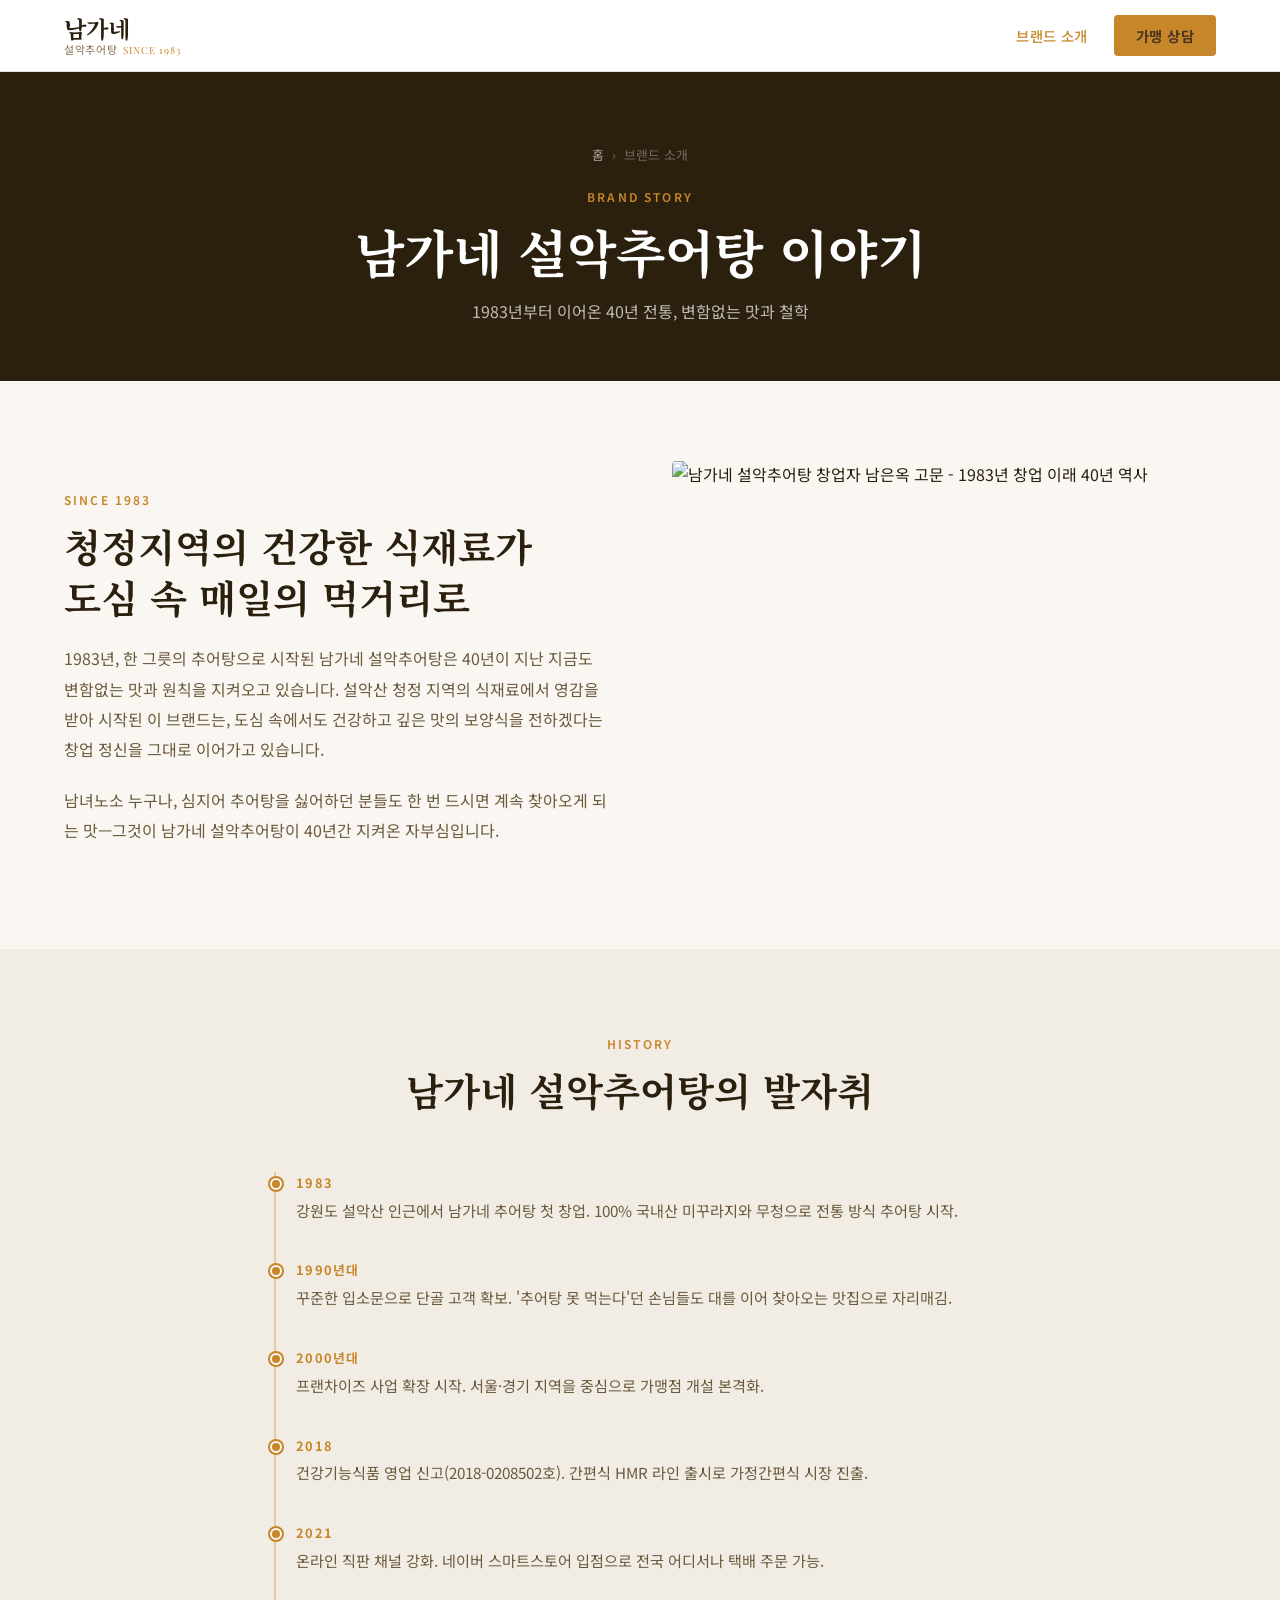
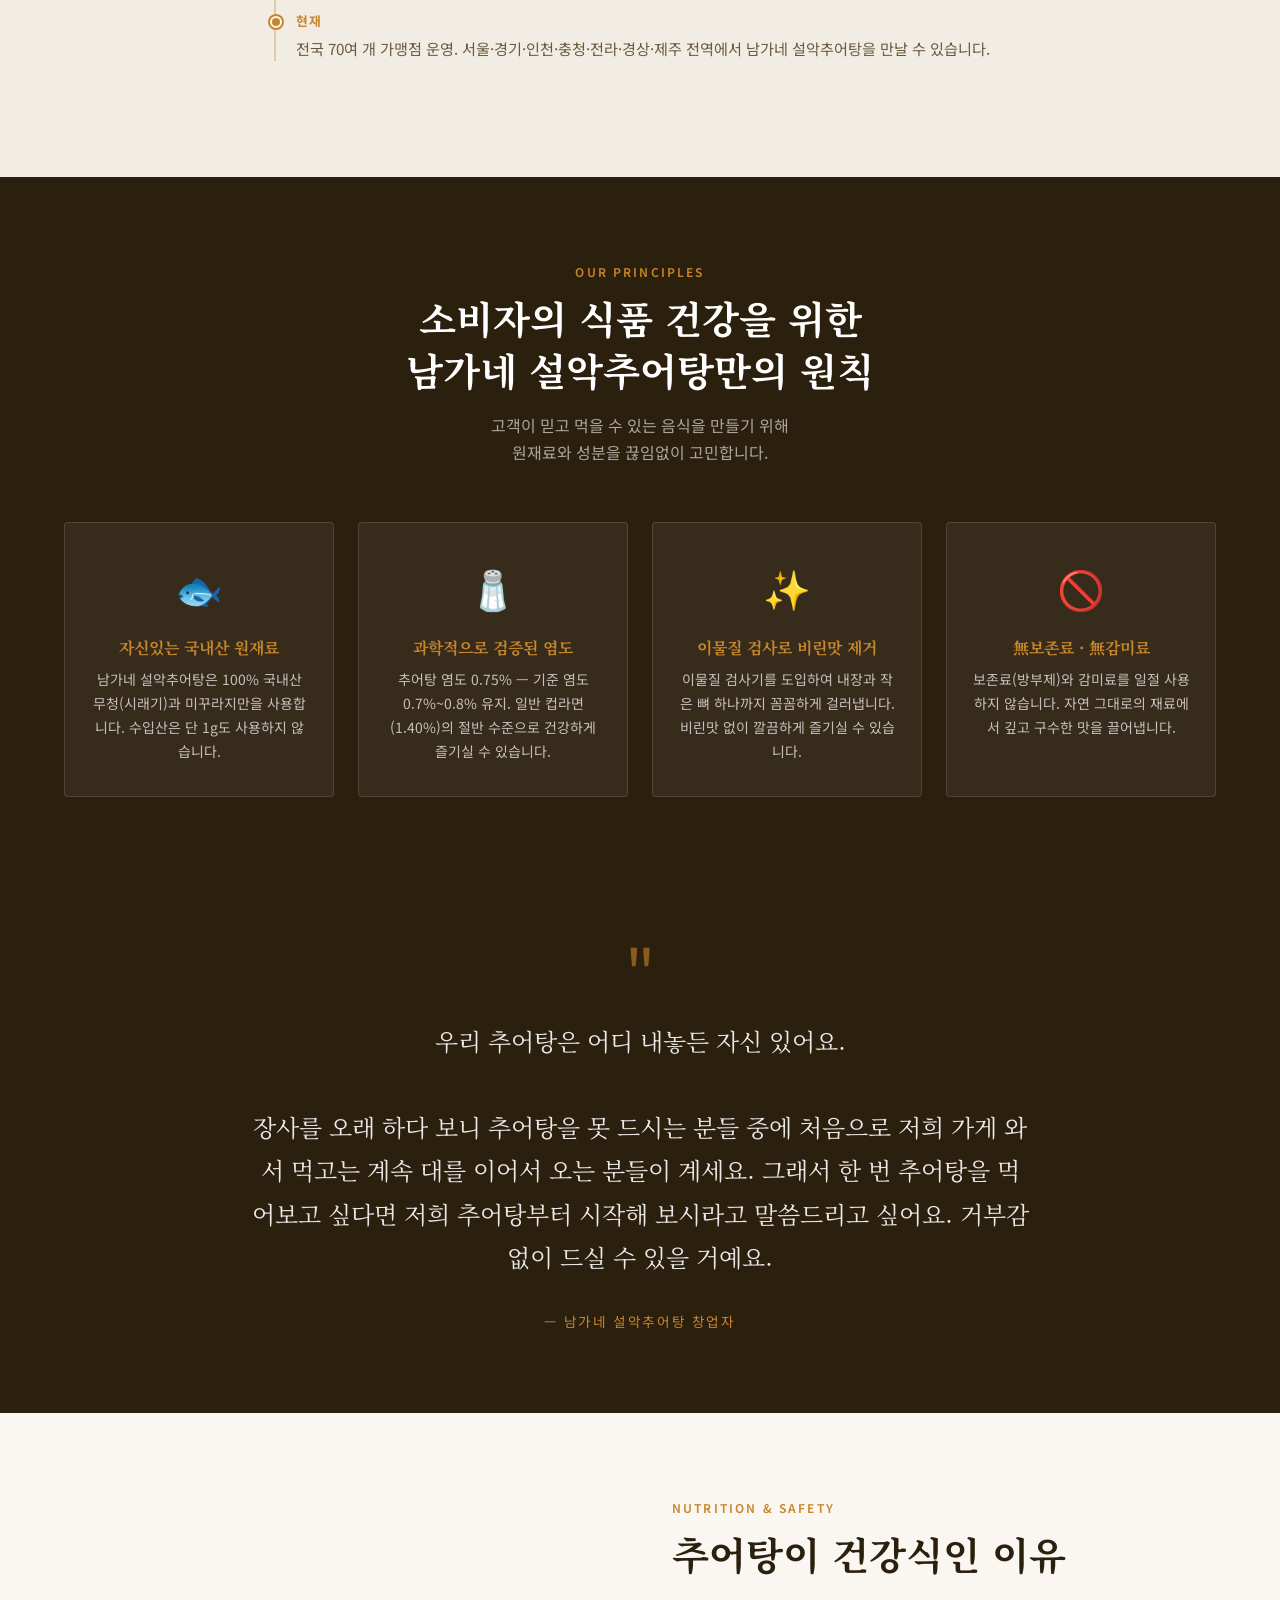
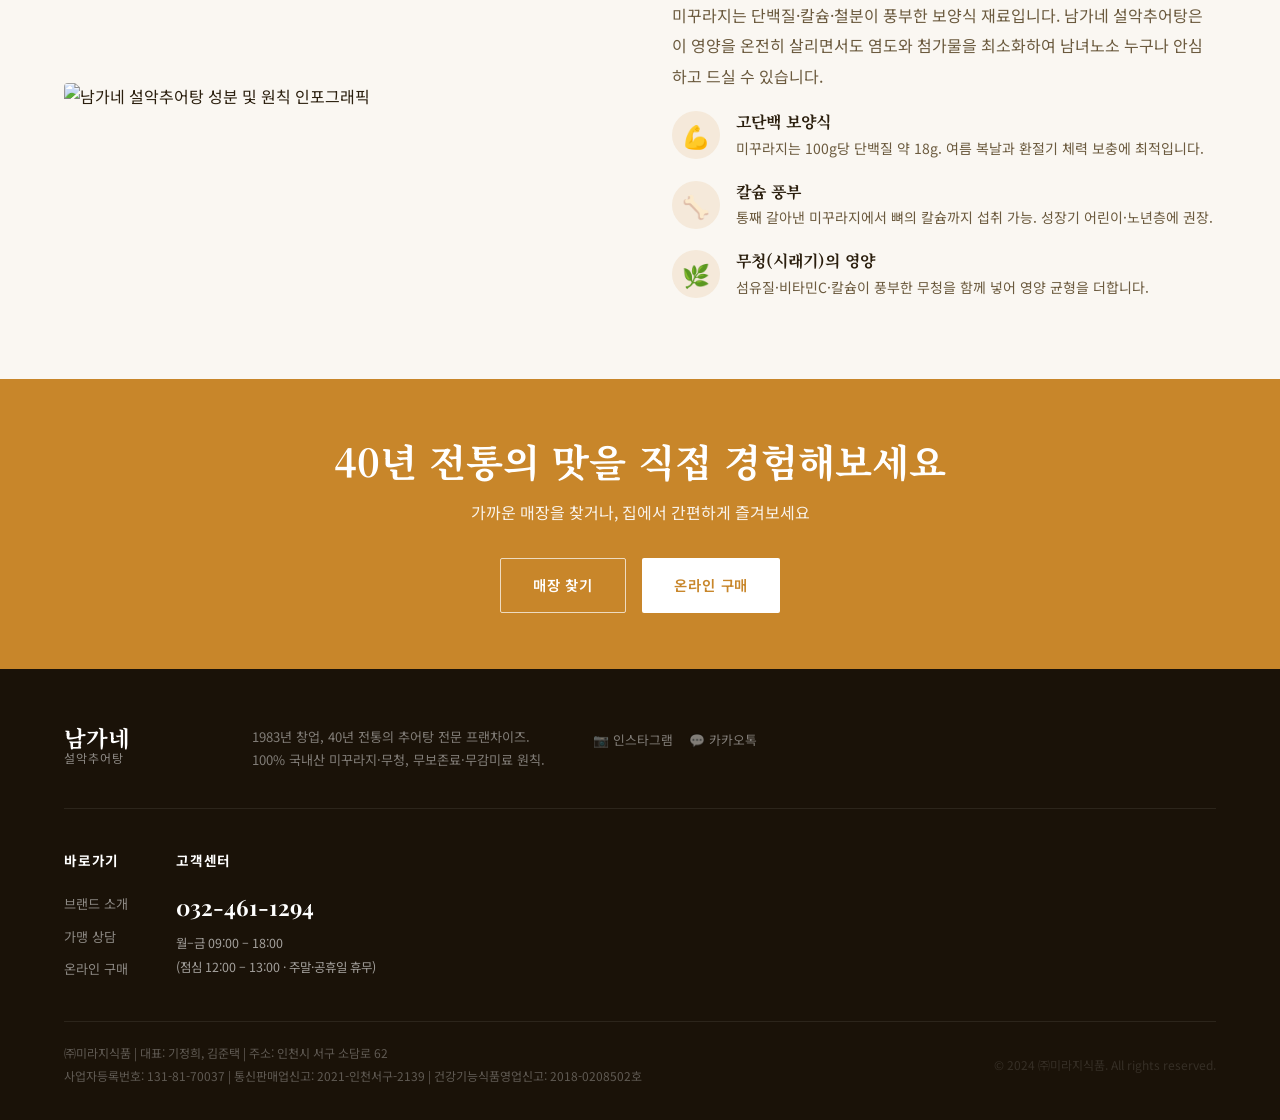
==== commit 6a767b13: "Add files via upload" ====
--- a/about.html
+++ b/about.html
@@ -12,7 +12,7 @@
   <meta property="og:url" content="https://www.namgane.com/about.html">
   <meta property="og:title" content="브랜드 소개 — 남가네 설악추어탕 SINCE 1983">
   <meta property="og:description" content="1983년 창업, 40년 전통의 남가네 설악추어탕 브랜드 스토리. 100% 국내산 미꾸라지·무청, 무보존료.">
-  <meta property="og:image" content="https://cdn.imweb.me/upload/S20241025a512324f0fa65/9483e4d1bb807.png">
+  <meta property="og:image" content="images/남가네_남은옥고문_1.jpg">
   <meta property="og:locale" content="ko_KR">
   <meta property="og:site_name" content="남가네 설악추어탕">
   <meta name="twitter:card" content="summary_large_image">
@@ -29,7 +29,7 @@
     "@type": "AboutPage",
     "name": "남가네 설악추어탕 브랜드 소개",
     "url": "https://www.namgane.com/about.html",
-    "description": "1983년 창업한 남가네 설악추어탕의 브랜드 역사, 철학, 원재료 원칙을 소개합니다.",
+    "description": "1983년 창업한 남가네 설악추어탕의 브랜드 역사, 철학, 원재롌 원칙을 소개합니다.",
     "mainEntity": {
       "@type": "FoodEstablishment",
       "name": "남가네 설악추어탕",
@@ -54,24 +54,21 @@
 <nav id="site-nav" aria-label="주요 네비게이션">
   <div class="nav-inner">
     <a href="index.html" class="nav-logo" aria-label="남가네 설악추어탕 홈">
-      <span class="logo-ko">남가네 설악추어탕</span>
-      <span class="logo-since">Since 1983</span>
+      <span class="logo-brand">남가네</span>
+      <span class="logo-sub">설악추어탕 <span class="logo-since">Since 1983</span></span>
     </a>
     <ul class="nav-links" role="list">
-      <li><a href="about.html" class="active">브랜드</a></li>
-      <li class="has-sub">
-        <a href="menu.html">메뉴</a>
-        <ul class="sub-menu"><li><a href="menu.html#soup">탕 메뉴</a></li><li><a href="menu.html#side">곁들임 메뉴</a></li></ul>
-      </li>
-      <li><a href="place.html">매장 찾기</a></li>
-      <li><a href="store.html">스토어</a></li>
-      <li><a href="franchise.html" class="nav-cta">가맹문의</a></li>
+      <li><a href="about.html" class="active">브랜드 소개</a></li>
+      <li><a href="franchise.html" class="nav-cta">가맹 상담</a></li>
     </ul>
-    <button class="nav-hamburger" id="hamburger" aria-label="메뉴 열기"><span></span><span></span><span></span></button>
+    <button class="nav-hamburger" aria-label="메뉴 열기" id="hamburger">
+      <span></span><span></span><span></span>
+    </button>
   </div>
 </nav>
-<nav class="mobile-nav" id="mobile-nav">
-  <a href="about.html">브랜드</a><a href="menu.html">메뉴</a><a href="place.html">매장 찾기</a><a href="store.html">스토어</a><a href="franchise.html">가맹문의</a>
+<nav class="mobile-nav" id="mobile-nav" aria-label="모바일 네비게이션">
+  <a href="about.html">브랜드 소개</a>
+  <a href="franchise.html">가맹 상담</a>
 </nav>
 
 <!-- Page Header -->
@@ -102,8 +99,8 @@
         </p>
       </div>
       <div>
-        <img src="https://cdn.imweb.me/thumbnail/20241202/8e1cb6d048c9b.jpg"
-             alt="남가네 설악추어탕 매장 전경 — 40년 전통 추어탕 식당"
+        <img src="images/남가네_남은옥고문_1.jpg"
+             alt="남가네 설악추어탕 창업자 남은옥 고문 ‑ 1983년 창업 이래 40년 역사"
              loading="lazy"
              style="border-radius:4px; width:100%; aspect-ratio:4/3; object-fit:cover;">
       </div>
@@ -201,7 +198,7 @@
   <div class="container">
     <div class="grid-2" style="gap:64px; align-items:center;">
       <div>
-        <img src="https://cdn.imweb.me/thumbnail/20241202/e2d1b8d5bb469.png"
+        <img src="images/남가네_미라지식품_생산시설.jpg"
              alt="남가네 설악추어탕 성분 및 원칙 인포그래픽"
              loading="lazy"
              style="border-radius:4px; width:100%;">
@@ -255,37 +252,36 @@
 <!-- FOOTER -->
 <footer id="site-footer" aria-label="사이트 정보">
   <div class="container">
-    <div class="footer-inner">
-      <div class="footer-brand">
-        <div class="logo-ko">남가네 설악추어탕</div>
-        <div class="since">Since 1983</div>
-        <p>40년 전통의 대한민국 대표 추어탕 브랜드.</p>
-        <div class="social-links">
-          <a href="https://www.instagram.com/namgane_official/" target="_blank" rel="noopener" aria-label="인스타그램">📷</a>
-          <a href="https://pf.kakao.com/_lPxdnj" target="_blank" rel="noopener" aria-label="카카오톡">💬</a>
-          <a href="https://smartstore.naver.com/mrgfood" target="_blank" rel="noopener" aria-label="스마트스토어">🛒</a>
-        </div>
-      </div>
+    <div class="footer-top">
+      <a href="index.html" class="footer-logo">
+        <span class="logo-brand">남가네</span>
+        <span class="logo-sub">설악추어탕</span>
+      </a>
+      <p class="footer-desc">1983년 창업, 40년 전통의 추어탕 전문 프랜차이즈.<br>100% 국내산 미꾸라지·무청, 무보존료·무감미료 원칙.</p>
+      <div class="footer-social">
+        <a href="https://www.instagram.com/namgane_official/" target="_blank" rel="noopener" aria-label="인스타그램">📷 인스타그램</a>
+        <a href="https://pf.kakao.com/_lPxdnj" target="_blank" rel="noopener" aria-label="카카오톡">💬 카카오톡</a>
+      </div>
+    </div>
+    <div class="footer-mid">
       <div class="footer-col">
-        <h5>브랜드</h5>
-        <a href="about.html">브랜드 소개</a><a href="menu.html">메뉴 소개</a><a href="place.html">매장 찾기</a><a href="store.html">온라인 스토어</a><a href="franchise.html">가맹문의</a>
+        <h5>바로가기</h5>
+        <a href="about.html">브랜드 소개</a>
+        <a href="franchise.html">가맹 상담</a>
+        <a href="https://smartstore.naver.com/mrgfood" target="_blank" rel="noopener">온라인 구매</a>
       </div>
       <div class="footer-col">
         <h5>고객센터</h5>
-        <div class="footer-contact-num">032-461-1294</div>
-        <div class="footer-hours">월~금 09:00 – 18:00<br>(점심시간 12:00 – 13:00)<br>토·일·공휴일 휴무</div>
-      </div>
-      <div class="footer-col">
-        <h5>온라인 구매</h5>
-        <a href="https://smartstore.naver.com/mrgfood" target="_blank" rel="noopener">네이버 스마트스토어</a>
+        <div class="footer-tel">032-461-1294</div>
+        <div class="footer-hours">월–금 09:00 – 18:00<br>(점심 12:00 – 13:00 · 주말·공휴일 휴무)</div>
       </div>
     </div>
     <div class="footer-bottom">
-      <div class="footer-biz-info">
-        (주)미라지식품 | 대표: 기정희, 김준택 | 주소: 인천시 서구 소담로 62<br>
-        사업자등록번호: 131-81-70037 | 통신판매업신고: 2021-인천서구-2139 | 건강기능식품영업신고: 2018-0208502호 | <a href="#">개인정보처리방침</a>
-      </div>
-      <div>© 2024 ㈜미라지식품. All rights reserved.</div>
+      <div class="footer-biz">
+        ㈜미라지식품 | 대표: 기정희, 김준택 | 주소: 인천시 서구 소담로 62<br>
+        사업자등록번호: 131-81-70037 | 통신판매업신고: 2021-인천서구-2139 | 건강기능식품영업신고: 2018-0208502호
+      </div>
+      <div class="footer-copy">© 2024 ㈜미라지식품. All rights reserved.</div>
     </div>
   </div>
 </footer>
--- a/style.css
+++ b/style.css
@@ -808,3 +808,186 @@
 .mb-16 { margin-bottom: 16px; }
 .mb-32 { margin-bottom: 32px; }
 .hidden { display: none !important; }
+
+/* ---- Top Announcement Bar (mrgfood.kr style) ---- */
+.top-bar {
+  background: #f5e6cc;
+  color: #5a3e1b;
+  text-align: center;
+  font-size: 0.82rem;
+  padding: 9px 24px;
+  letter-spacing: 0.02em;
+  position: fixed;
+  top: 0; left: 0; right: 0;
+  z-index: 1001;
+  border-bottom: 1px solid #e8d5b0;
+}
+#site-nav { top: 38px; }
+.hero { margin-top: calc(var(--nav-h) + 38px); }
+.page-header { margin-top: calc(var(--nav-h) + 38px); }
+.mobile-nav { top: calc(var(--nav-h) + 38px); }
+.nav-logo img { display: block; height: 44px; width: auto; }
+
+
+/* ========================================
+   담순대 스타일 리디자인 — 화이트 헤더
+   ======================================== */
+
+/* nav 배경 흰색, 보더 하단 */
+#site-nav {
+  top: 0 !important;
+  background: #ffffff !important;
+  border-bottom: 1px solid #e8e0d4;
+  box-shadow: none;
+}
+#site-nav.scrolled { box-shadow: 0 2px 16px rgba(43,31,14,0.08); }
+
+/* 로고 — 텍스트 전용 */
+.nav-logo {
+  display: flex;
+  flex-direction: column;
+  line-height: 1.15;
+  text-decoration: none;
+  gap: 1px;
+}
+.nav-logo .logo-brand {
+  font-family: var(--font-ko);
+  font-size: 1.45rem;
+  font-weight: 700;
+  color: #2b1f0e;
+  letter-spacing: -0.01em;
+}
+.nav-logo .logo-sub {
+  font-size: 0.68rem;
+  color: #8a7055;
+  letter-spacing: 0.06em;
+  display: flex;
+  align-items: center;
+  gap: 6px;
+}
+.nav-logo .logo-since {
+  font-size: 0.62rem;
+  color: var(--color-accent);
+  letter-spacing: 0.1em;
+  font-family: var(--font-en);
+}
+
+/* nav 링크 — 어두운 텍스트 */
+.nav-links a {
+  color: #4a3520 !important;
+  font-size: 0.9rem;
+  font-weight: 500;
+  padding: 8px 18px;
+}
+.nav-links a:hover,
+.nav-links a.active { color: var(--color-accent) !important; }
+
+/* 가맹 상담 버튼 */
+.nav-cta {
+  background: var(--color-accent) !important;
+  color: #ffffff !important;
+  padding: 10px 22px !important;
+  border-radius: 4px !important;
+  font-weight: 700 !important;
+}
+.nav-cta:hover {
+  background: var(--color-accent-lt) !important;
+  color: #ffffff !important;
+}
+
+/* 서브메뉴 배경 */
+.nav-links .sub-menu {
+  background: #ffffff;
+  border-top: 2px solid var(--color-accent);
+  box-shadow: 0 8px 24px rgba(43,31,14,0.1);
+}
+.nav-links .sub-menu a { color: #4a3520 !important; }
+
+/* 모바일 햄버거 */
+.nav-hamburger span { background: #2b1f0e; }
+
+/* 모바일 nav */
+.mobile-nav {
+  top: var(--nav-h) !important;
+  background: #ffffff;
+  border-top: 1px solid #e8e0d4;
+}
+.mobile-nav a { color: #4a3520; border-bottom: 1px solid #f0e8dc; }
+.mobile-nav a:hover { color: var(--color-accent); }
+
+/* hero/page-header: top-bar 없으므로 nav-h 만큼만 */
+.hero { margin-top: var(--nav-h) !important; }
+.page-header { margin-top: var(--nav-h) !important; }
+
+/* top-bar 제거 */
+.top-bar { display: none !important; }
+
+/* ── 새 footer 스타일 ── */
+.footer-top {
+  display: flex;
+  flex-wrap: wrap;
+  gap: 24px 48px;
+  align-items: flex-start;
+  margin-bottom: 40px;
+  padding-bottom: 36px;
+  border-bottom: 1px solid rgba(255,255,255,0.08);
+}
+.footer-logo {
+  display: flex;
+  flex-direction: column;
+  line-height: 1.15;
+  min-width: 140px;
+}
+.footer-logo .logo-brand {
+  font-family: var(--font-ko);
+  font-size: 1.4rem;
+  font-weight: 700;
+  color: #ffffff;
+}
+.footer-logo .logo-sub {
+  font-size: 0.75rem;
+  color: rgba(255,255,255,0.5);
+  letter-spacing: 0.08em;
+}
+.footer-desc {
+  font-size: 0.82rem;
+  color: rgba(255,255,255,0.45);
+  line-height: 1.8;
+  max-width: 320px;
+}
+.footer-social { display: flex; gap: 16px; margin-top: 4px; }
+.footer-social a {
+  font-size: 0.8rem;
+  color: rgba(255,255,255,0.45);
+  transition: color 0.2s;
+}
+.footer-social a:hover { color: var(--color-accent); }
+.footer-mid {
+  display: flex;
+  gap: 48px;
+  margin-bottom: 36px;
+}
+.footer-tel {
+  font-size: 1.4rem;
+  font-weight: 700;
+  color: #ffffff;
+  font-family: var(--font-en);
+  margin-bottom: 6px;
+}
+.footer-hours { font-size: 0.78rem; line-height: 1.9; }
+.footer-biz { font-size: 0.75rem; line-height: 1.9; }
+.footer-copy { font-size: 0.75rem; opacity: 0.4; }
+.footer-bottom {
+  border-top: 1px solid rgba(255,255,255,0.08);
+  padding-top: 20px;
+  display: flex;
+  flex-wrap: wrap;
+  gap: 8px;
+  justify-content: space-between;
+  align-items: center;
+}
+@media (max-width: 640px) {
+  .footer-top { flex-direction: column; }
+  .footer-mid { flex-direction: column; gap: 24px; }
+  .footer-bottom { flex-direction: column; align-items: flex-start; }
+}
